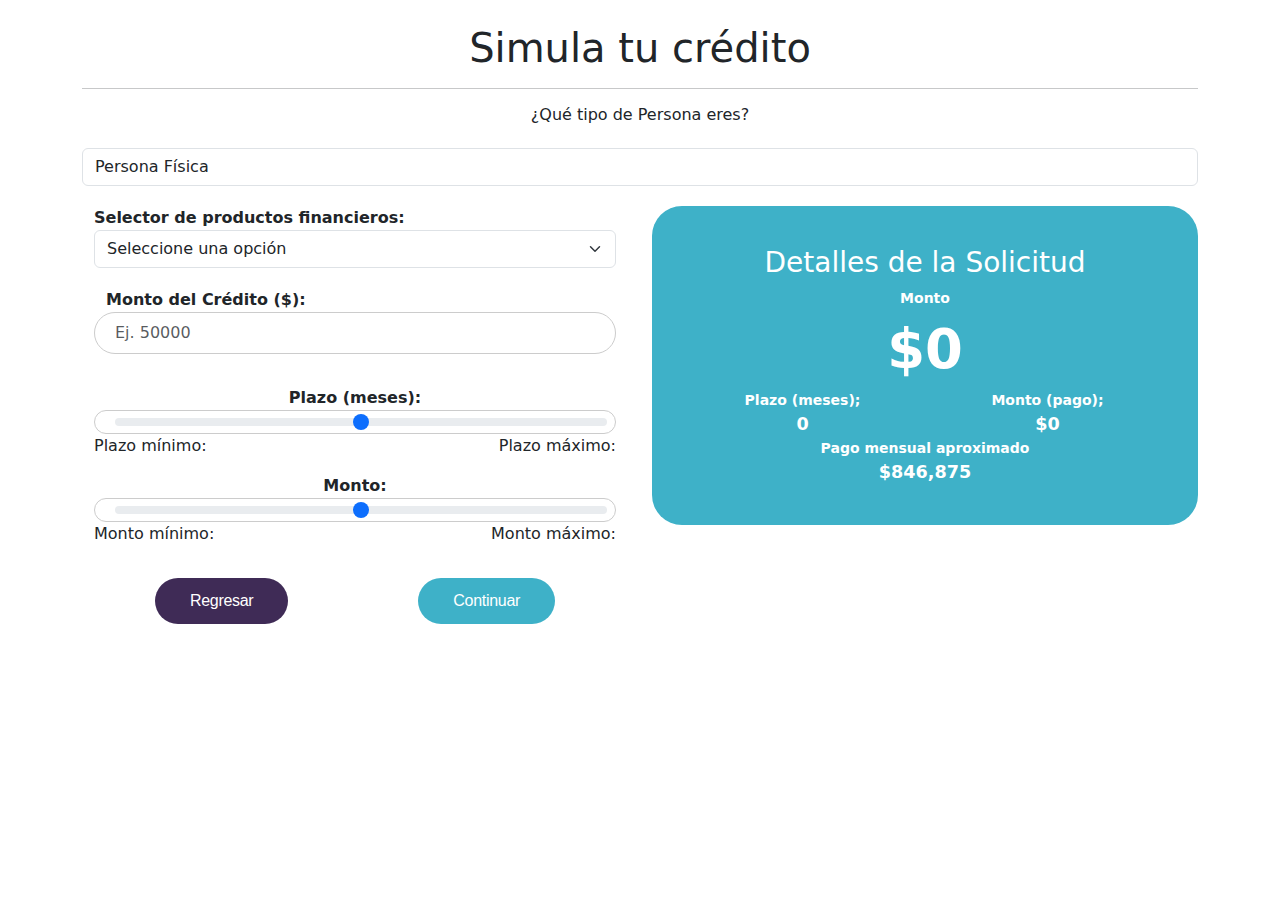
==== simulador/index.html @ e97c8e56 "cambios de siseño y ajustes de valor moneda" ====
<html lang="en">
<head>
    <meta charset="UTF-8">
    <meta name="viewport" content="width=device-width, initial-scale=1.0">
    <title>Simulador de Crédito</title>
    <link href="https://cdn.jsdelivr.net/npm/bootstrap@5.3.3/dist/css/bootstrap.min.css" rel="stylesheet"
        integrity="sha384-QWTKZyjpPEjISv5WaRU9OFeRpok6YctnYmDr5pNlyT2bRjXh0JMhjY6hW+ALEwIH" crossorigin="anonymous">
    <link rel="stylesheet" href="styles.css">
</head>
<body>
    <main>
        <div class="container mt-4 text-center elementor-widget-container">
            <h1 class="text-center mb-2">Simula tu crédito</h1>
            <hr class="w-60 mx-auto line">
            <h6>¿Qué tipo de Persona eres?</h6>
        </div>
        <div class="container mt-4 elementor-widget-container">
            <div class="form-group d-flex justify-content-between align-items-center">
                <select id="personType" class="form-control flex-grow-1" onchange="handleSelectionChange(this)">
                    <option value="moral">Persona Moral</option>
                    <option value="fisica">Persona Física</option>
                </select>
            </div>
        </div>
        <div class="container">
          <div class="row">
            <div class="col-md-6">
              <div class="container form-group">
                <div class="row align-items-center">
                  <div class="form-group">
                    <label for="productSelector" class="form-label title-box">Selector de productos financieros:</label>
                    <select id="productSelector" class="form-select">
                      <option value="">Seleccione una opción</option>
                    </select>
                  </div>       
                  <div class="col mb-5">
                    <label for="representativeMonto" class="container form-label title-box">Monto del Crédito ($):</label>
                    <input type="text" id="representativeMonto" class="form-control" placeholder="Ej. 50000" min="1" max="100000" oninput="updateMonto()">
                  </div>
                  <div class="container text-center mb-5">
                    <div class="row align-items-start">
                      <div class="col">
                        <label for="loanTerm" class="form-label title-box">Plazo (meses):</label>
                        <input type="range" id="loanTerm" class="form-range" step="1" oninput="updateTermDisplay(this.value)">
                        <div class="d-flex justify-content-between">
                          <span id="minTermLabel">Plazo mínimo:</span>
                          <span id="maxTermLabel">Plazo máximo:</span>
                        </div>
                      </div>
                    </div>
                    <div class="row align-items-start mt-3">
                      <div class="col">
                        <label for="loanRange" class="form-label title-box">Monto:</label>
                        <input type="range" id="loanRange" class="form-range" step="1" oninput="updateAmountDisplay(this.value)">
                        <div class="d-flex justify-content-between">
                          <span id="minAmountLabel">Monto mínimo:</span>
                          <span id="maxAmountLabel">Monto máximo:</span>
                        </div>
                      </div>
                    </div>
                  </div>
                  <div class="d-flex gap-2 btns">
                    <button class="btn btn-regresar" onclick="calculateLoan()">Regresar</button>
                    <a href="RFisica.html" class="btn btnCalculo">Continuar</a>
                  </div>
                </div>
              </div>
            </div>
            <div class="col-md-6">
              <div class="col-md-12 mb-5">
                <div class="card-body custom-card bordered-card">
                  <div class="text-center title-box">
                    <h3>Detalles de la Solicitud</h3>
                  </div>
                  <div class="container text-center">
                    <small class="d-flex justify-content-center title-box">Monto</small>
                    <span class="resultado" id="monto">$0</span> 
                  </div>
                  <div class="row">
                    <div class="col-6">
                      <small class="d-flex justify-content-center title-box">Plazo (meses);</small>
                      <span id="selectedTerm" class="d-flex justify-content-center fs-1 resultado-card">0</span>
                    </div>
                    <div class="col-6">
                      <small class="d-flex justify-content-center title-box">Monto (pago);</small>
                      <span id="selectedAmount" class="d-flex justify-content-center fs-1 resultado-card">$0</span>
                    </div>
                  </div>
                  <div class="text-center">
                    <small class="d-flex justify-content-center title-box">Pago mensual aproximado</small>
                    <span class="d-flex justify-content-center fs-1 resultado-card ">$846,875 </span>
                  </div>
                </div>
              </div>
            </div>
          </div>
        </div>
        
        <script src="script.js"></script>
        <script src="resultados.js"></script>
        <script src="https://cdn.jsdelivr.net/npm/bootstrap@5.3.3/dist/js/bootstrap.bundle.min.js"
            integrity="sha384-YvpcrYf0tY3lHB60NNkmXc5s9fDVZLESaAA55NDzOxhy9GkcIdslK1eN7N6jIeHz"
            crossorigin="anonymous"></script>
    </main>
</body>
</html>
---- simulador/styles.css ----
.line{
    border-color: 3px solid #3F2B56;
}
.form-group {
    margin-bottom: 20px;
}

input[type="text"], input[type="email"], input[type="tel"], input[type="number"], input[type="range"], select {
    width: 100%;
    padding: 8px;
    border-radius: 30px;
    border: 1px solid #ccc;
    padding-left: 20px;
}
.btnCalculo,.btn-regresar{
    border: none;
    background-color:#3EB1C8;
    color: white;
    cursor: pointer;
    font-family: 'Gilroy-Bold', sans-serif;
    font-size: 1.0em;
    line-height: 1.0em;
    letter-spacing: -0.30px;
    padding: 15px 35px 15px 35px;
    border-radius: 30px;
}
button:hover {
    background-color:#3F2B56;
    color: white;
}
.btn-regresar {
    background-color: #3F2B56;
    color: white;
    cursor: pointer;
    font-family: 'Gilroy-Bold', sans-serif;
    font-size: 1.0em;
    line-height: 1.0em;
    letter-spacing: -0.30px;
    padding: 15px 35px 15px 35px;
    border-radius: 30px;
}
.btn-regresar:hover {
    background-color: #3EB1C8;
    color: white;
}
.bordered-card {
    border-radius: 30px;
    border: none;
    background-color: #3EB1C8;
    padding: 2.5rem 2.5rem;
    color: white;
}
.resultado{
    font-size: 3.4em;
}
.title-box,.resultado,.resultado-card{
font-weight: 700;
margin-bottom: .5rem;
margin: 0;
}
.resultado-card{
    font-size: 1.1em !important;
}
.range-meses{
    margin-top: 1.5em;
}
.mb-5 {
    margin-bottom: 2rem !important;
}
.btns {
    justify-content: space-around;
    margin-bottom: 1rem !important;
}
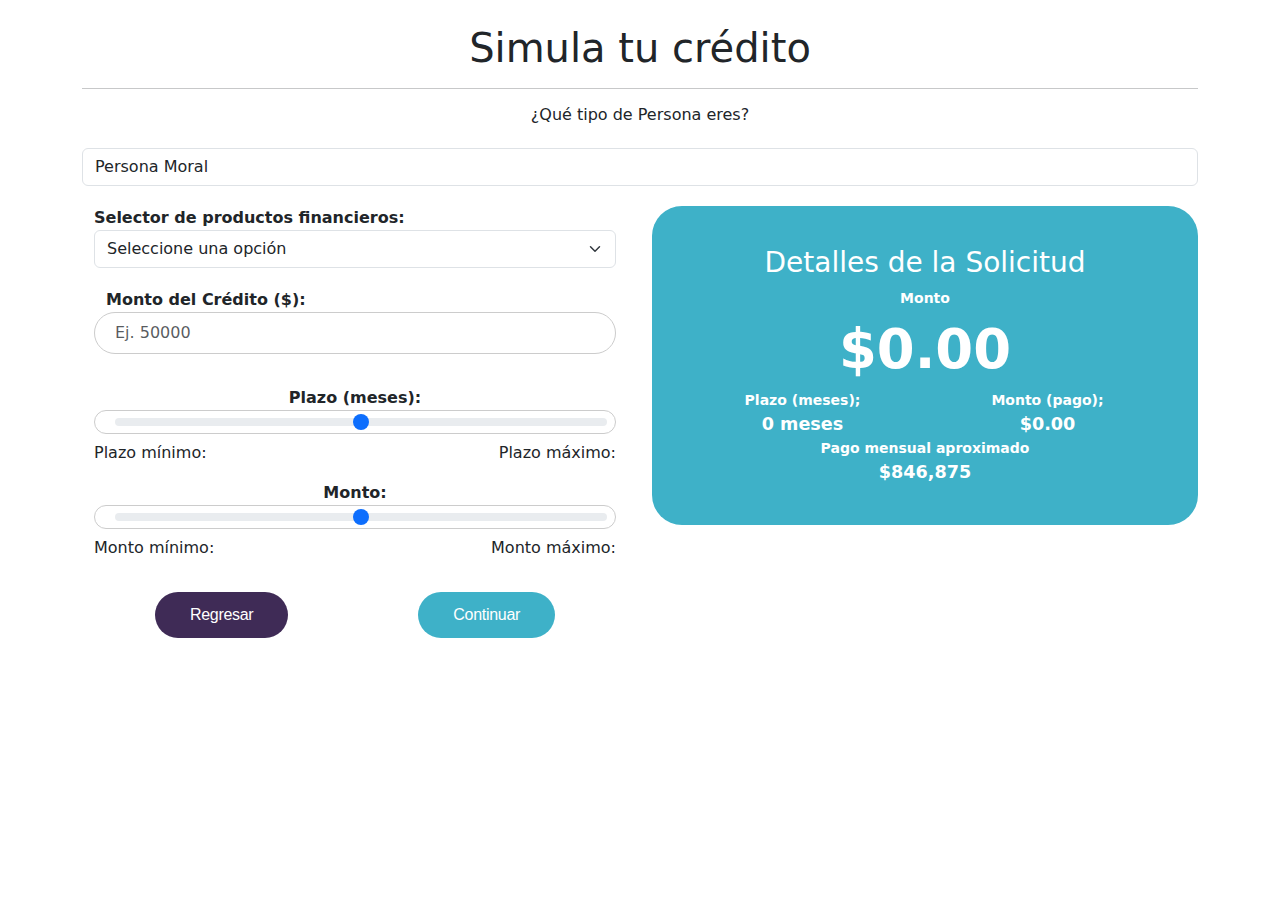
==== commit 1e34581d: "cambios de validacion de datos" ====
--- a/simulador/index.html
+++ b/simulador/index.html
@@ -1,3 +1,4 @@
+<!DOCTYPE html>
 <html lang="en">
 <head>
     <meta charset="UTF-8">
@@ -17,8 +18,8 @@
         <div class="container mt-4 elementor-widget-container">
             <div class="form-group d-flex justify-content-between align-items-center">
                 <select id="personType" class="form-control flex-grow-1" onchange="handleSelectionChange(this)">
-                    <option value="moral">Persona Moral</option>
-                    <option value="fisica">Persona Física</option>
+                    <option value="moral" id="pmoral">Persona Moral</option>
+                    <option value="fisica" id="pfisica">Persona Física</option>
                 </select>
             </div>
         </div>
@@ -60,8 +61,10 @@
                     </div>
                   </div>
                   <div class="d-flex gap-2 btns">
-                    <button class="btn btn-regresar" onclick="calculateLoan()">Regresar</button>
-                    <a href="RFisica.html" class="btn btnCalculo">Continuar</a>
+                    <a href="form.html" class="btn btn-regresar">Regresar</a>
+                    <button class="btn btnCalculo" onclick="guardarDatos(); handleContinue();">Continuar</button>
+
+
                   </div>
                 </div>
               </div>
@@ -98,6 +101,7 @@
         
         <script src="script.js"></script>
         <script src="resultados.js"></script>
+        <script src="datos.js"></script>
         <script src="https://cdn.jsdelivr.net/npm/bootstrap@5.3.3/dist/js/bootstrap.bundle.min.js"
             integrity="sha384-YvpcrYf0tY3lHB60NNkmXc5s9fDVZLESaAA55NDzOxhy9GkcIdslK1eN7N6jIeHz"
             crossorigin="anonymous"></script>
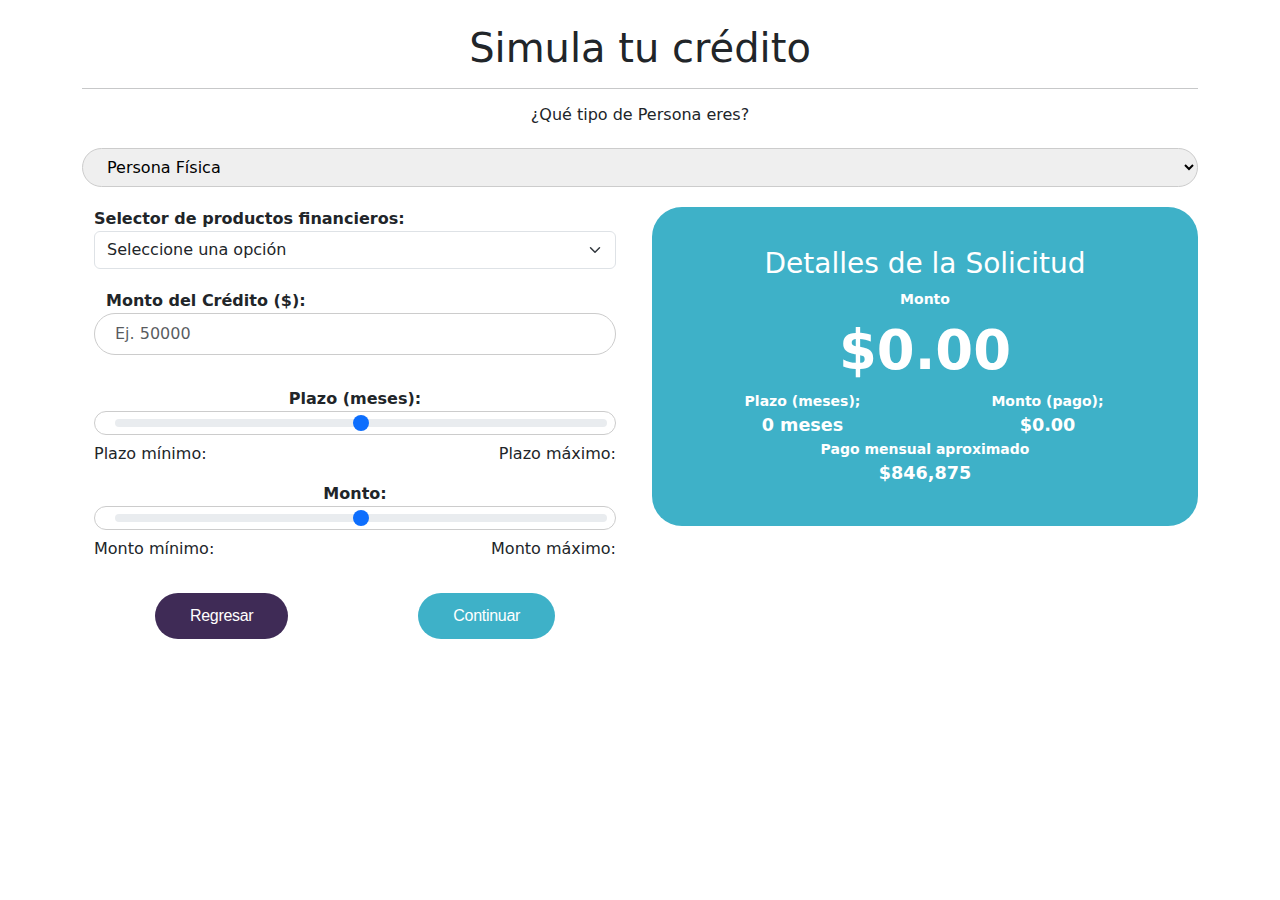
==== commit 858b396b: "Ajuste del selector para redirijir a las paginas de la person fisica y moral" ====
--- a/simulador/index.html
+++ b/simulador/index.html
@@ -17,10 +17,13 @@
         </div>
         <div class="container mt-4 elementor-widget-container">
             <div class="form-group d-flex justify-content-between align-items-center">
-                <select id="personType" class="form-control flex-grow-1" onchange="handleSelectionChange(this)">
-                    <option value="moral" id="pmoral">Persona Moral</option>
-                    <option value="fisica" id="pfisica">Persona Física</option>
-                </select>
+              <select id="personType" onchange="handleSelectionChange(this)">
+               
+                <option value="fisica">Persona Física</option>
+                <option value="moral">Persona Moral</option>
+            </select>
+            
+            
             </div>
         </div>
         <div class="container">
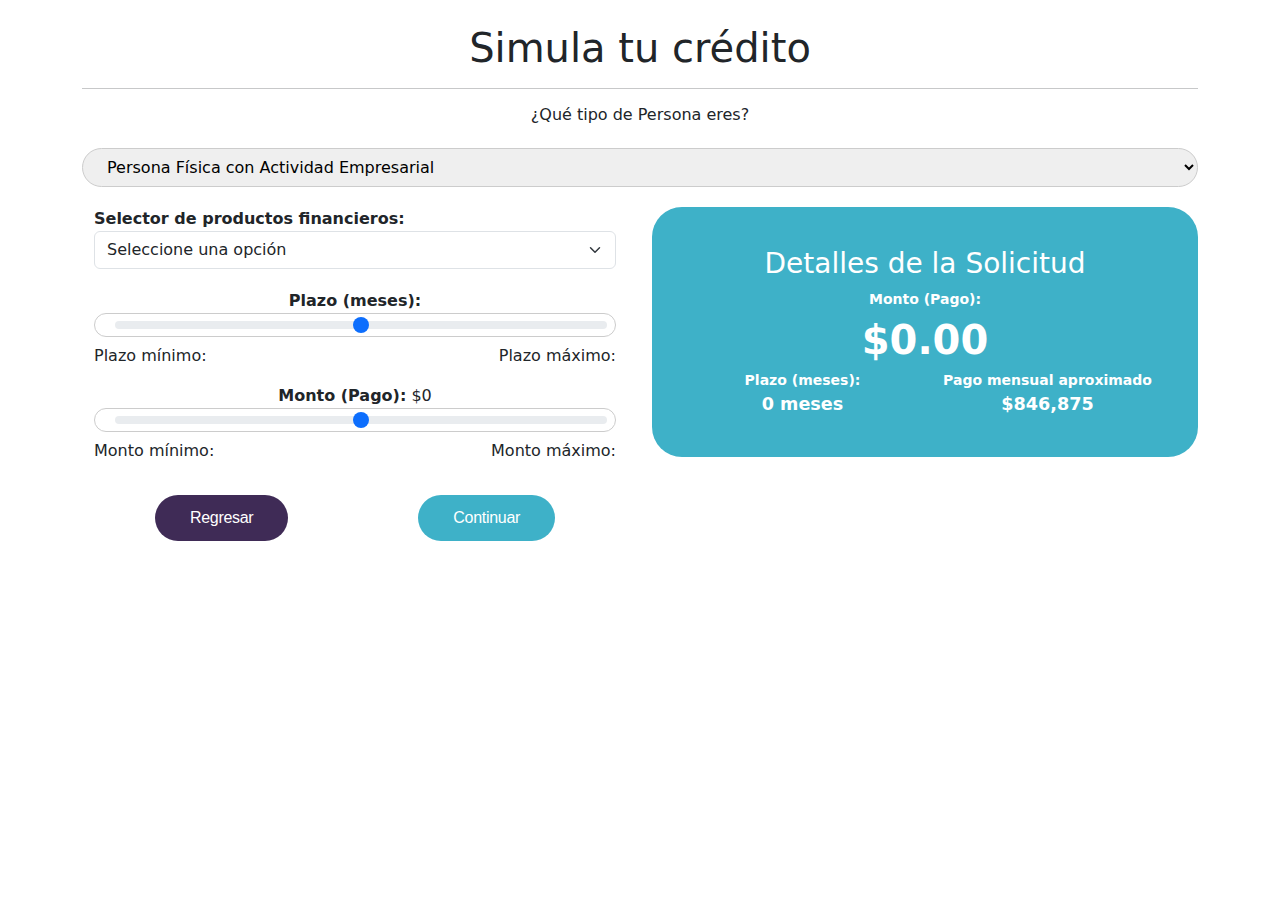
==== commit dfd67293: "correccion de la parte persona fisica" ====
--- a/simulador/index.html
+++ b/simulador/index.html
@@ -16,16 +16,14 @@
             <h6>¿Qué tipo de Persona eres?</h6>
         </div>
         <div class="container mt-4 elementor-widget-container">
-            <div class="form-group d-flex justify-content-between align-items-center">
+          <div class="form-group d-flex justify-content-between align-items-center">
               <select id="personType" onchange="handleSelectionChange(this)">
-               
-                <option value="fisica">Persona Física</option>
-                <option value="moral">Persona Moral</option>
-            </select>
-            
-            
-            </div>
-        </div>
+                  <option value="fisica">Persona Física con Actividad Empresarial</option>
+                  <option value="moral">Persona Moral</option>
+              </select>
+          </div>
+      </div>
+      
         <div class="container">
           <div class="row">
             <div class="col-md-6">
@@ -37,14 +35,12 @@
                       <option value="">Seleccione una opción</option>
                     </select>
                   </div>       
-                  <div class="col mb-5">
-                    <label for="representativeMonto" class="container form-label title-box">Monto del Crédito ($):</label>
-                    <input type="text" id="representativeMonto" class="form-control" placeholder="Ej. 50000" min="1" max="100000" oninput="updateMonto()">
-                  </div>
+                  
                   <div class="container text-center mb-5">
                     <div class="row align-items-start">
                       <div class="col">
                         <label for="loanTerm" class="form-label title-box">Plazo (meses):</label>
+                       
                         <input type="range" id="loanTerm" class="form-range" step="1" oninput="updateTermDisplay(this.value)">
                         <div class="d-flex justify-content-between">
                           <span id="minTermLabel">Plazo mínimo:</span>
@@ -54,7 +50,9 @@
                     </div>
                     <div class="row align-items-start mt-3">
                       <div class="col">
-                        <label for="loanRange" class="form-label title-box">Monto:</label>
+                        <label for="loanRange" class="form-label title-box">Monto (Pago):</label>
+                        <span id="selectedAmountLabel">$0</span>
+                        
                         <input type="range" id="loanRange" class="form-range" step="1" oninput="updateAmountDisplay(this.value)">
                         <div class="d-flex justify-content-between">
                           <span id="minAmountLabel">Monto mínimo:</span>
@@ -64,7 +62,7 @@
                     </div>
                   </div>
                   <div class="d-flex gap-2 btns">
-                    <a href="form.html" class="btn btn-regresar">Regresar</a>
+                    <a class="btn btn-regresar" onclick="handleRegresar()">Regresar</a>
                     <button class="btn btnCalculo" onclick="guardarDatos(); handleContinue();">Continuar</button>
 
 
@@ -79,28 +77,27 @@
                     <h3>Detalles de la Solicitud</h3>
                   </div>
                   <div class="container text-center">
-                    <small class="d-flex justify-content-center title-box">Monto</small>
-                    <span class="resultado" id="monto">$0</span> 
+                    <small class="d-flex justify-content-center title-box">Monto (Pago):</small>
+                    <span id="selectedAmount" class=" resultado d-flex justify-content-center fs-1 ">$0</span>
                   </div>
                   <div class="row">
                     <div class="col-6">
-                      <small class="d-flex justify-content-center title-box">Plazo (meses);</small>
+                      <small class="d-flex justify-content-center title-box">Plazo (meses):</small>
                       <span id="selectedTerm" class="d-flex justify-content-center fs-1 resultado-card">0</span>
                     </div>
                     <div class="col-6">
-                      <small class="d-flex justify-content-center title-box">Monto (pago);</small>
-                      <span id="selectedAmount" class="d-flex justify-content-center fs-1 resultado-card">$0</span>
+                      <small class="d-flex justify-content-center title-box">Pago mensual aproximado</small>
+                    <span class="d-flex justify-content-center fs-1 resultado-card ">$846,875 </span>
+                     
                     </div>
                   </div>
-                  <div class="text-center">
-                    <small class="d-flex justify-content-center title-box">Pago mensual aproximado</small>
-                    <span class="d-flex justify-content-center fs-1 resultado-card ">$846,875 </span>
-                  </div>
+                  
                 </div>
               </div>
             </div>
           </div>
         </div>
+        
         
         <script src="script.js"></script>
         <script src="resultados.js"></script>
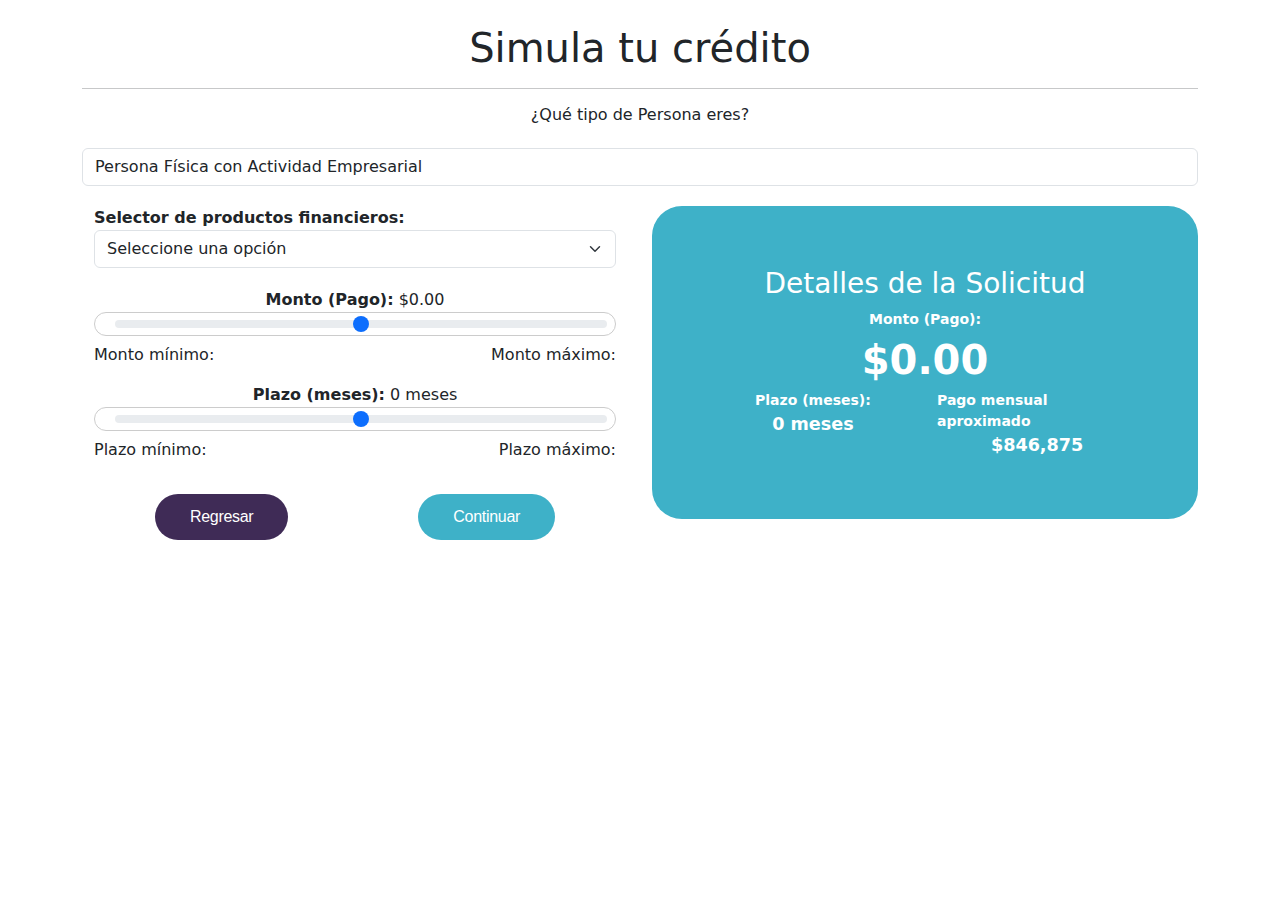
==== commit a0280052: "cambios de interfaz de persona morl y fisica" ====
--- a/simulador/index.html
+++ b/simulador/index.html
@@ -16,14 +16,15 @@
             <h6>¿Qué tipo de Persona eres?</h6>
         </div>
         <div class="container mt-4 elementor-widget-container">
-          <div class="form-group d-flex justify-content-between align-items-center">
-              <select id="personType" onchange="handleSelectionChange(this)">
+          <div class="form-group">
+              <select id="personType" class="form-control d-block w-100" onchange="handleSelectionChange(this)">
                   <option value="fisica">Persona Física con Actividad Empresarial</option>
                   <option value="moral">Persona Moral</option>
               </select>
           </div>
       </div>
       
+      </div>
         <div class="container">
           <div class="row">
             <div class="col-md-6">
@@ -35,12 +36,22 @@
                       <option value="">Seleccione una opción</option>
                     </select>
                   </div>       
-                  
                   <div class="container text-center mb-5">
                     <div class="row align-items-start">
                       <div class="col">
+                        <label for="loanRange" class="form-label title-box">Monto (Pago):</label>
+                        <span id="selectedAmount" >$0</span>
+                        <input type="range" id="loanRange" class="form-range" step="1" oninput="updateAmountDisplay(this.value)">
+                        <div class="d-flex justify-content-between">
+                          <span id="minAmountLabel">Monto mínimo:</span>
+                          <span id="maxAmountLabel">Monto máximo:</span>
+                        </div>
+                      </div>
+                    </div>
+                    <div class="row align-items-start mt-3">
+                      <div class="col">
                         <label for="loanTerm" class="form-label title-box">Plazo (meses):</label>
-                       
+                        <span id="selectedTerm" >0 meses</span>
                         <input type="range" id="loanTerm" class="form-range" step="1" oninput="updateTermDisplay(this.value)">
                         <div class="d-flex justify-content-between">
                           <span id="minTermLabel">Plazo mínimo:</span>
@@ -48,24 +59,10 @@
                         </div>
                       </div>
                     </div>
-                    <div class="row align-items-start mt-3">
-                      <div class="col">
-                        <label for="loanRange" class="form-label title-box">Monto (Pago):</label>
-                        <span id="selectedAmountLabel">$0</span>
-                        
-                        <input type="range" id="loanRange" class="form-range" step="1" oninput="updateAmountDisplay(this.value)">
-                        <div class="d-flex justify-content-between">
-                          <span id="minAmountLabel">Monto mínimo:</span>
-                          <span id="maxAmountLabel">Monto máximo:</span>
-                        </div>
-                      </div>
-                    </div>
                   </div>
                   <div class="d-flex gap-2 btns">
                     <a class="btn btn-regresar" onclick="handleRegresar()">Regresar</a>
                     <button class="btn btnCalculo" onclick="guardarDatos(); handleContinue();">Continuar</button>
-
-
                   </div>
                 </div>
               </div>
@@ -77,28 +74,24 @@
                     <h3>Detalles de la Solicitud</h3>
                   </div>
                   <div class="container text-center">
-                    <small class="d-flex justify-content-center title-box">Monto (Pago):</small>
-                    <span id="selectedAmount" class=" resultado d-flex justify-content-center fs-1 ">$0</span>
+                    <small id="loanR" class="d-flex justify-content-center title-box">Monto (Pago):</small>
+                    <span id="selectedAmountLabel" class="resultado d-flex justify-content-center fs-1 ">$0</span>
                   </div>
                   <div class="row">
                     <div class="col-6">
                       <small class="d-flex justify-content-center title-box">Plazo (meses):</small>
-                      <span id="selectedTerm" class="d-flex justify-content-center fs-1 resultado-card">0</span>
+                      <span id="selectedTermLabel2" class="d-flex justify-content-center fs-1 resultado-card">0 meses</span> 
                     </div>
                     <div class="col-6">
                       <small class="d-flex justify-content-center title-box">Pago mensual aproximado</small>
                     <span class="d-flex justify-content-center fs-1 resultado-card ">$846,875 </span>
-                     
                     </div>
                   </div>
-                  
                 </div>
               </div>
             </div>
           </div>
         </div>
-        
-        
         <script src="script.js"></script>
         <script src="resultados.js"></script>
         <script src="datos.js"></script>
--- a/simulador/styles.css
+++ b/simulador/styles.css
@@ -47,9 +47,11 @@
     border-radius: 30px;
     border: none;
     background-color: #3EB1C8;
-    padding: 2.5rem 2.5rem;
+    padding: 3.8rem 3.8rem;
     color: white;
+
 }
+
 .resultado{
     font-size: 3.4em;
 }
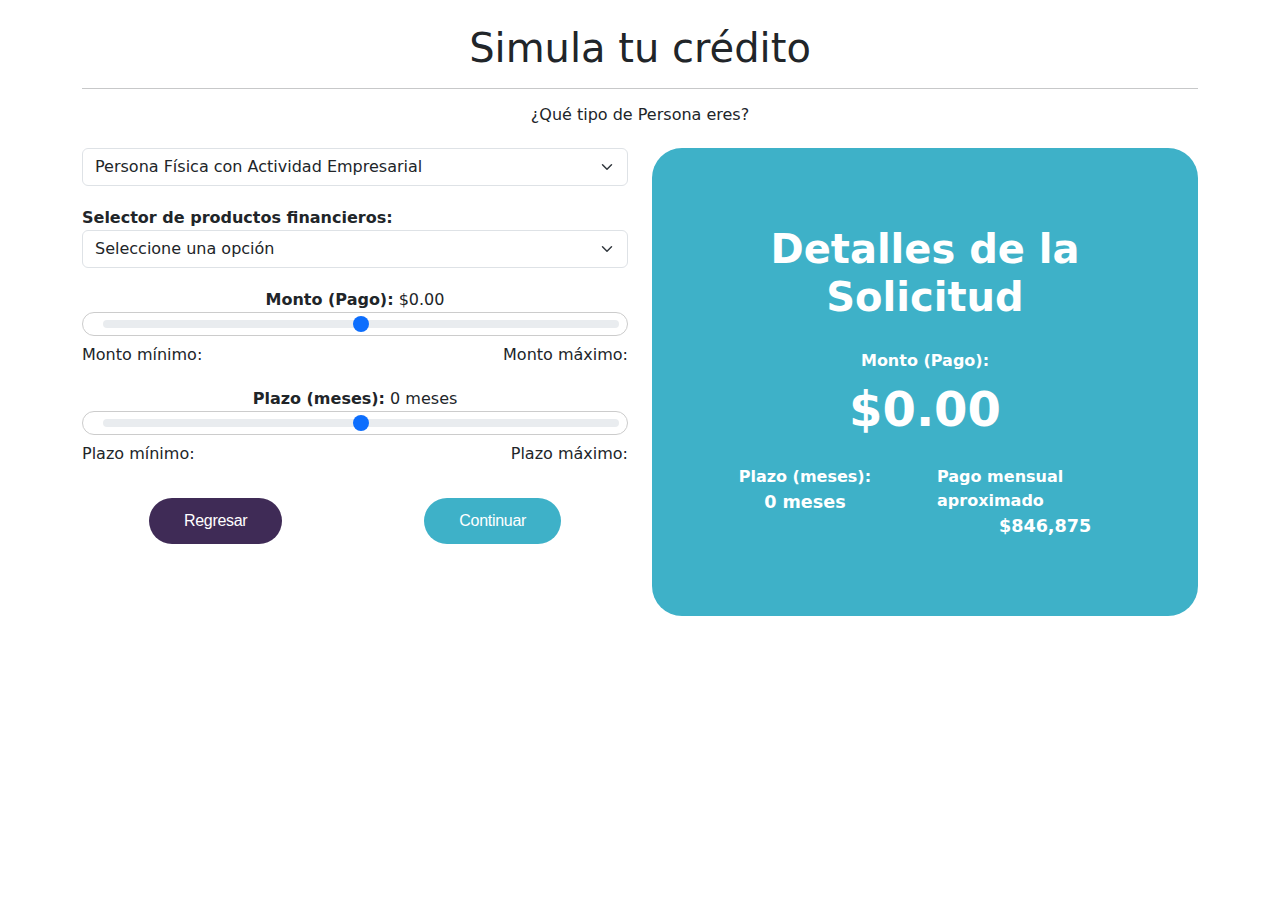
==== commit ebbccc19: "ddiseño termonado con funcionaliddad" ====
--- a/simulador/index.html
+++ b/simulador/index.html
@@ -10,88 +10,75 @@
 </head>
 <body>
     <main>
-        <div class="container mt-4 text-center elementor-widget-container">
-            <h1 class="text-center mb-2">Simula tu crédito</h1>
-            <hr class="w-60 mx-auto line">
-            <h6>¿Qué tipo de Persona eres?</h6>
-        </div>
-        <div class="container mt-4 elementor-widget-container">
+      <div class="container mt-4 text-center pb-3">
+        <h1 class="text-center mb-2">Simula tu crédito</h1>
+        <hr class="w-60 mx-auto line">
+        <h6>¿Qué tipo de Persona eres?</h6>
+    </div>
+      
+    <div class="container">
+      <div class="row">
+        <div class="col-md-6">
           <div class="form-group">
-              <select id="personType" class="form-control d-block w-100" onchange="handleSelectionChange(this)">
-                  <option value="fisica">Persona Física con Actividad Empresarial</option>
-                  <option value="moral">Persona Moral</option>
-              </select>
+            <select id="personType" class="form-select" onchange="handleSelectionChange(this)">
+              <option value="fisica">Persona Física con Actividad Empresarial</option>
+              <option value="moral">Persona Moral</option>
+            </select>
           </div>
-      </div>
-      
-      </div>
-        <div class="container">
-          <div class="row">
-            <div class="col-md-6">
-              <div class="container form-group">
-                <div class="row align-items-center">
-                  <div class="form-group">
-                    <label for="productSelector" class="form-label title-box">Selector de productos financieros:</label>
-                    <select id="productSelector" class="form-select">
-                      <option value="">Seleccione una opción</option>
-                    </select>
-                  </div>       
-                  <div class="container text-center mb-5">
-                    <div class="row align-items-start">
-                      <div class="col">
-                        <label for="loanRange" class="form-label title-box">Monto (Pago):</label>
-                        <span id="selectedAmount" >$0</span>
-                        <input type="range" id="loanRange" class="form-range" step="1" oninput="updateAmountDisplay(this.value)">
-                        <div class="d-flex justify-content-between">
-                          <span id="minAmountLabel">Monto mínimo:</span>
-                          <span id="maxAmountLabel">Monto máximo:</span>
-                        </div>
-                      </div>
-                    </div>
-                    <div class="row align-items-start mt-3">
-                      <div class="col">
-                        <label for="loanTerm" class="form-label title-box">Plazo (meses):</label>
-                        <span id="selectedTerm" >0 meses</span>
-                        <input type="range" id="loanTerm" class="form-range" step="1" oninput="updateTermDisplay(this.value)">
-                        <div class="d-flex justify-content-between">
-                          <span id="minTermLabel">Plazo mínimo:</span>
-                          <span id="maxTermLabel">Plazo máximo:</span>
-                        </div>
-                      </div>
-                    </div>
-                  </div>
-                  <div class="d-flex gap-2 btns">
-                    <a class="btn btn-regresar" onclick="handleRegresar()">Regresar</a>
-                    <button class="btn btnCalculo" onclick="guardarDatos(); handleContinue();">Continuar</button>
-                  </div>
-                </div>
+          <div class="form-group">
+            <label for="productSelector" class="form-label title-box">Selector de productos financieros:</label>
+            <select id="productSelector" class="form-select">
+              <option value="">Seleccione una opción</option>
+            </select>
+          </div>
+          <div class="text-center mb-5">
+            <div class="form-group">
+              <label for="loanRange" class="form-label title-box">Monto (Pago):</label>
+              <span id="selectedAmount">$0</span>
+              <input type="range" id="loanRange" class="form-range" step="1" oninput="updateAmountDisplay(this.value)">
+              <div class="d-flex justify-content-between">
+                <span id="minAmountLabel">Monto mínimo:</span>
+                <span id="maxAmountLabel">Monto máximo:</span>
               </div>
             </div>
-            <div class="col-md-6">
-              <div class="col-md-12 mb-5">
-                <div class="card-body custom-card bordered-card">
-                  <div class="text-center title-box">
-                    <h3>Detalles de la Solicitud</h3>
-                  </div>
-                  <div class="container text-center">
-                    <small id="loanR" class="d-flex justify-content-center title-box">Monto (Pago):</small>
-                    <span id="selectedAmountLabel" class="resultado d-flex justify-content-center fs-1 ">$0</span>
-                  </div>
-                  <div class="row">
-                    <div class="col-6">
-                      <small class="d-flex justify-content-center title-box">Plazo (meses):</small>
-                      <span id="selectedTermLabel2" class="d-flex justify-content-center fs-1 resultado-card">0 meses</span> 
-                    </div>
-                    <div class="col-6">
-                      <small class="d-flex justify-content-center title-box">Pago mensual aproximado</small>
-                    <span class="d-flex justify-content-center fs-1 resultado-card ">$846,875 </span>
-                    </div>
-                  </div>
-                </div>
+            <div class="form-group mt-3">
+              <label for="loanTerm" class="form-label title-box">Plazo (meses):</label>
+              <span id="selectedTerm">0 meses</span>
+              <input type="range" id="loanTerm" class="form-range" step="1" oninput="updateTermDisplay(this.value)">
+              <div class="d-flex justify-content-between">
+                <span id="minTermLabel">Plazo mínimo:</span>
+                <span id="maxTermLabel">Plazo máximo:</span>
+              </div>
+            </div>
+          </div>
+          <div class="d-flex gap-2 btns">
+            <a class="btn btn-regresar" onclick="handleRegresar()">Regresar</a>
+            <button class="btn btnCalculo" onclick="guardarDatos(); handleContinue();">Continuar</button>
+          </div>
+        </div>
+        <div class="col-md-6">
+          <div class="card-body custom-card bordered-card">
+            <div class="text-center">
+              <h3 class="title-box-s">Detalles de la Solicitud</h3>
+            </div>
+            <div class="container text-center">
+              <small id="loanR" class="d-flex justify-content-center title-box">Monto (Pago):</small>
+              <span id="selectedAmountLabel" class="resultado d-flex justify-content-center ">$0</span>
+            </div>
+            <div class="row">
+              <div class="col-6">
+                <small class="d-flex justify-content-center title-box">Plazo (meses):</small>
+                <span id="selectedTermLabel2" class="d-flex justify-content-center fs-1 resultado-card">0 meses</span> 
+              </div>
+              <div class="col-6">
+                <small class="d-flex justify-content-center title-box">Pago mensual aproximado</small>
+                <span class="d-flex justify-content-center fs-1 resultado-card">$846,875</span>
               </div>
             </div>
           </div>
         </div>
+      </div>
+    </div>
         <script src="script.js"></script>
         <script src="resultados.js"></script>
         <script src="datos.js"></script>
--- a/simulador/styles.css
+++ b/simulador/styles.css
@@ -47,19 +47,27 @@
     border-radius: 30px;
     border: none;
     background-color: #3EB1C8;
-    padding: 3.8rem 3.8rem;
+    padding: 4.8rem 2.8rem;
     color: white;
-
+    height: auto; 
+    min-height: 390px; 
 }
-
+.title-box,.resultado-card{
+font-weight: 700;
+margin: 0;
+font-size: 1.0rem;  
+}
+.title-box-s{
+    font-weight: 700;  
+    font-size: 2.5rem;  
+    padding: 0px 0px 20px 0px
+ }
 .resultado{
-    font-size: 3.4em;
-}
-.title-box,.resultado,.resultado-card{
-font-weight: 700;
-margin-bottom: .5rem;
-margin: 0;
-}
+    font-weight: 700;  
+    font-size: 3.0rem;  
+    margin: 0;
+    padding: 0px 0px 20px 0px
+ }
 .resultado-card{
     font-size: 1.1em !important;
 }
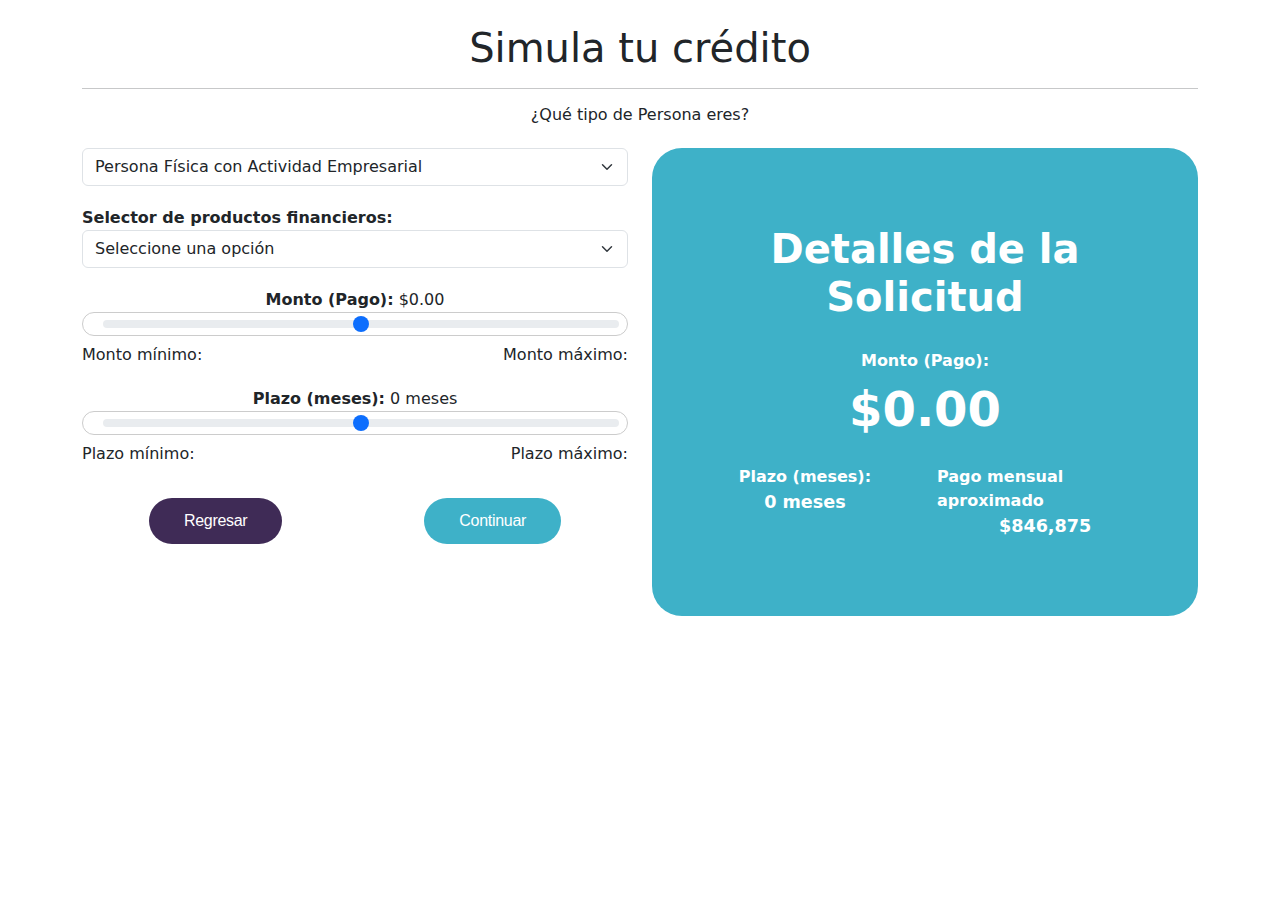
==== commit 96019059: "se consume por medio del Api" ====
--- a/simulador/index.html
+++ b/simulador/index.html
@@ -35,7 +35,7 @@
             <div class="form-group">
               <label for="loanRange" class="form-label title-box">Monto (Pago):</label>
               <span id="selectedAmount">$0</span>
-              <input type="range" id="loanRange" class="form-range" step="1" oninput="updateAmountDisplay(this.value)">
+              <input type="range" id="loanRange" class="form-range" step="1" >
               <div class="d-flex justify-content-between">
                 <span id="minAmountLabel">Monto mínimo:</span>
                 <span id="maxAmountLabel">Monto máximo:</span>
@@ -44,7 +44,7 @@
             <div class="form-group mt-3">
               <label for="loanTerm" class="form-label title-box">Plazo (meses):</label>
               <span id="selectedTerm">0 meses</span>
-              <input type="range" id="loanTerm" class="form-range" step="1" oninput="updateTermDisplay(this.value)">
+              <input type="range" id="loanTerm" class="form-range" step="1" >
               <div class="d-flex justify-content-between">
                 <span id="minTermLabel">Plazo mínimo:</span>
                 <span id="maxTermLabel">Plazo máximo:</span>
